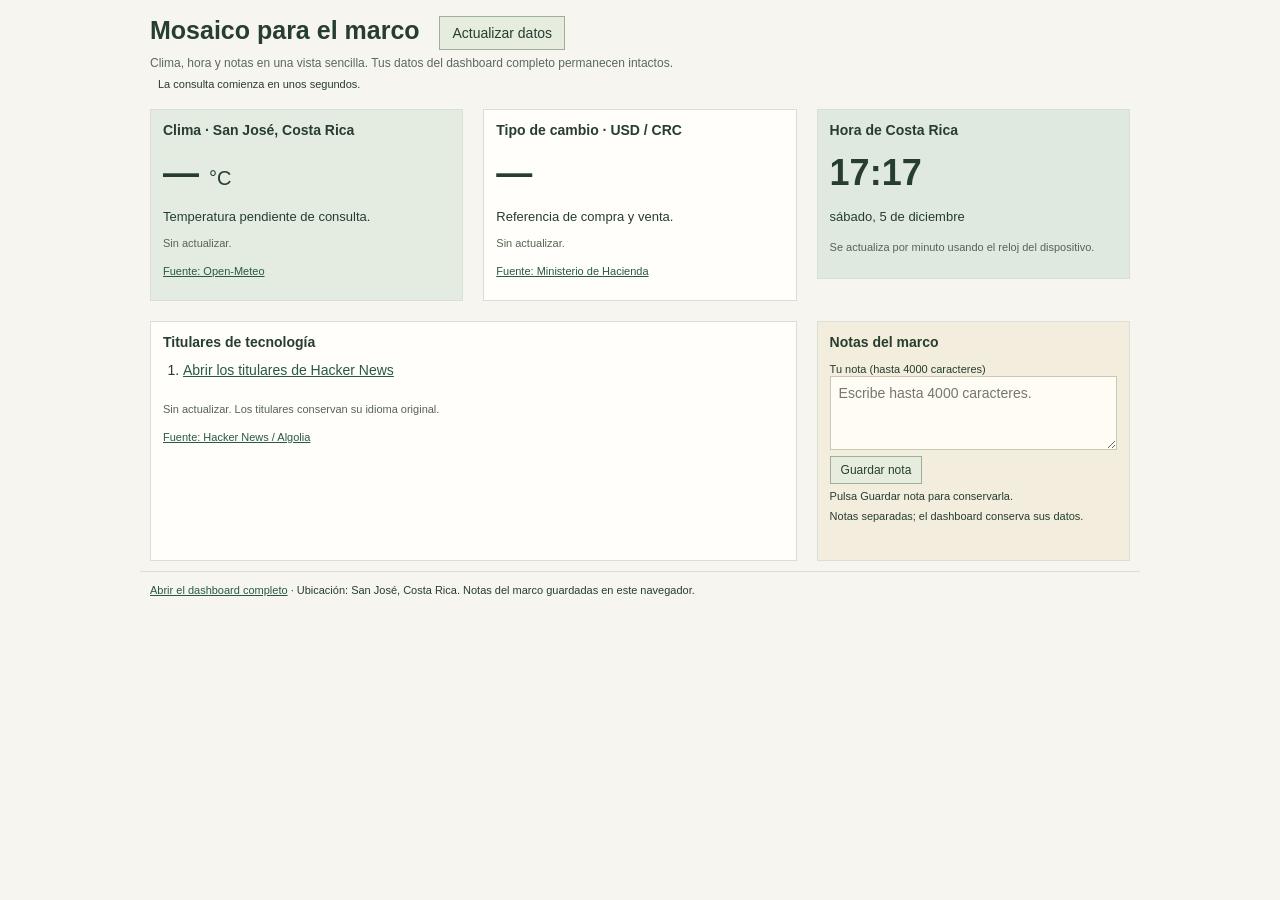
==== frame.html @ 6ea7bbeb "Add independent low-overhead frame view" ====
<!doctype html>
<html lang="es">
<head>
  <meta charset="utf-8">
  <meta name="viewport" content="width=device-width,initial-scale=1">
  <meta name="theme-color" content="#f6f5f0">
  <meta name="mosaico-frame-version" content="20261105-frame2">
  <title>Mosaico para el marco</title>
  <link rel="icon" href="data:,">
  <style>
    html{background:#f6f5f0;color:#263d30;font-family:Arial,Helvetica,sans-serif;font-size:14px}
    body{max-width:1024px;margin:0 auto;padding:12px;box-sizing:border-box}
    h1{display:inline-block;font-size:25px;margin:0 16px 6px 0}h2{font-size:14px;margin:0 0 10px}
    p{line-height:1.5;margin:8px 0}a{color:#285a40;text-decoration:underline}
    button,textarea{font:inherit;color:inherit}button{padding:8px 12px;background:#e6eddf;border:1px solid #9eaf99}
    button:disabled{color:#63735f;background:#eff0e9}button:focus,textarea:focus,a:focus{outline:2px solid #4b7052}
    header{padding:4px 10px 8px}header p{font-size:12px;color:#5b695d;margin:3px 0}header button{vertical-align:top}
    .cards:after{content:"";display:table;clear:both}
    .card{float:left;box-sizing:border-box;width:31.33%;margin:1%;padding:12px;min-height:170px;border:1px solid #d9dfd2;background:#fffefa}
    .wide{width:64.66%;min-height:240px}.notes{min-height:240px;background:#f3eddd}
    .weather{background:#e4ece2}.clock{background:#e0e9e0}
    .value{font-size:36px;font-weight:bold;line-height:1.25;margin:12px 0}.value small{font-size:20px;font-weight:normal}
    .detail{font-size:13px}.source,.status{font-size:11px;color:#566452;line-height:1.5}
    .status{min-height:16px}.source{margin-top:12px}ol{padding-left:20px;margin:0}li{padding:0 0 13px;line-height:1.45}
    textarea{display:block;box-sizing:border-box;width:100%;height:74px;padding:8px;border:1px solid #c9c6b6;background:#fffcf3;resize:vertical}
    .notes button{margin-top:6px;padding:6px 10px;font-size:12px}.notes p{font-size:11px;margin:4px 0}.notes label{font-size:11px}
    footer{clear:both;padding:10px;font-size:11px;line-height:1.6;border-top:1px solid #d9dfd2}
    #frame-network-status{display:inline;font-size:11px;margin-left:8px}
    @media(max-width:650px){body{padding:8px}.card,.wide{width:98%;min-height:0}.value{font-size:32px}header{padding:8px}}
  </style>
</head>
<body>
  <header>
    <h1>Mosaico para el marco</h1>
    <button id="frame-refresh" type="button" disabled>Actualizar datos</button>
    <p>Clima, hora y notas en una vista sencilla. Tus datos del dashboard completo permanecen intactos.</p>
    <span id="frame-network-status" role="status">Los datos se consultan al conectar.</span>
    <noscript><p>Esta vista puede leerse sin JavaScript. Abre las fuentes para consultar datos actuales; las notas escritas aquí no se guardan.</p></noscript>
  </header>
  <main class="cards" aria-label="Tus widgets">
    <section class="card weather" aria-labelledby="frame-weather-heading">
      <h2 id="frame-weather-heading">Clima · San José, Costa Rica</h2>
      <p class="value" id="frame-weather-value">— <small>°C</small></p>
      <p class="detail" id="frame-weather-detail">Temperatura pendiente de consulta.</p>
      <p class="status" id="frame-weather-status" role="status">Sin actualizar.</p>
      <p class="source"><a href="https://open-meteo.com/" rel="noreferrer">Fuente: Open-Meteo</a></p>
    </section>
    <section class="card" aria-labelledby="frame-exchange-heading">
      <h2 id="frame-exchange-heading">Tipo de cambio · USD / CRC</h2>
      <p class="value" id="frame-exchange-value">—</p>
      <p class="detail" id="frame-exchange-detail">Referencia de compra y venta.</p>
      <p class="status" id="frame-exchange-status" role="status">Sin actualizar.</p>
      <p class="source"><a href="https://api.hacienda.go.cr/indicadores/tc/dolar" rel="noreferrer">Fuente: Ministerio de Hacienda</a></p>
    </section>
    <section class="card clock" aria-labelledby="frame-clock-heading">
      <h2 id="frame-clock-heading">Hora de Costa Rica</h2>
      <p class="value" id="frame-clock-value">UTC −6</p>
      <p class="detail" id="frame-clock-date">La hora aparece al activar JavaScript.</p>
      <p class="source">Se actualiza por minuto usando el reloj del dispositivo.</p>
    </section>
    <section class="card wide" aria-labelledby="frame-news-heading">
      <h2 id="frame-news-heading">Titulares de tecnología</h2>
      <ol id="frame-news-list"><li><a href="https://news.ycombinator.com/" rel="noreferrer">Abrir los titulares de Hacker News</a></li></ol>
      <p class="status" id="frame-news-status" role="status">Sin actualizar. Los titulares conservan su idioma original.</p>
      <p class="source"><a href="https://hn.algolia.com/" rel="noreferrer">Fuente: Hacker News / Algolia</a></p>
    </section>
    <section class="card notes" aria-labelledby="frame-notes-heading">
      <h2 id="frame-notes-heading">Notas del marco</h2>
      <label for="frame-note">Tu nota (hasta 4000 caracteres)</label>
      <textarea id="frame-note" maxlength="4000" placeholder="Escribe hasta 4000 caracteres."></textarea>
      <button id="frame-save-note" type="button" disabled>Guardar nota</button>
      <p id="frame-note-status" role="status">Guardar requiere JavaScript.</p>
      <p>Notas separadas; el dashboard conserva sus datos.</p>
    </section>
  </main>
  <footer>
    <a href="./">Abrir el dashboard completo</a> · Ubicación: San José, Costa Rica. Notas del marco guardadas en este navegador.
  </footer>
  <script>
  (function () {
    'use strict';
    var NOTE_KEY = 'mosaico:frame:note:v1';
    var MAX_NOTE = 4000, MAX_RESPONSE = 32768;
    var refresh = document.getElementById('frame-refresh');
    var networkStatus = document.getElementById('frame-network-status');
    var note = document.getElementById('frame-note');
    var noteStatus = document.getElementById('frame-note-status');
    var saveNote = document.getElementById('frame-save-note');
    var noteWritable = true, running = false, jobs = [], nextJob = 0;
    var paused = false, autoPending = false, autoTimer = 0;
    var offlineStart = /(?:\?|&)offline=1(?:&|$)/.test(location.search);
    var days = ['domingo','lunes','martes','miércoles','jueves','viernes','sábado'];
    var months = ['enero','febrero','marzo','abril','mayo','junio','julio','agosto','septiembre','octubre','noviembre','diciembre'];
    function setText(id, value) { document.getElementById(id).textContent = value; }
    function finite(value) { return typeof value === 'number' && isFinite(value); }
    function pad(value) { return value < 10 ? '0' + value : String(value); }
    function clock() {
      if (document.hidden) return;
      var date = new Date(new Date().getTime() - 21600000);
      setText('frame-clock-value', pad(date.getUTCHours()) + ':' + pad(date.getUTCMinutes()));
      setText('frame-clock-date', days[date.getUTCDay()] + ', ' + date.getUTCDate() + ' de ' + months[date.getUTCMonth()]);
    }
    try {
      var storedNote = localStorage.getItem(NOTE_KEY);
      if (storedNote !== null && storedNote.length > MAX_NOTE) {
        noteWritable = false; note.disabled = true;
        noteStatus.textContent = 'La nota guardada supera el límite y se conserva sin cambios.';
      } else {
        note.value = storedNote || '';
        noteStatus.textContent = storedNote === null ? 'Pulsa Guardar nota para conservarla.' : 'Nota recuperada de este navegador.';
      }
    } catch (error) {
      noteWritable = false;
      noteStatus.textContent = 'No se puede acceder a tus notas. Puedes escribir, pero no guardar.';
    }
    saveNote.disabled = !noteWritable;
    note.oninput = function () {
      noteStatus.textContent = noteWritable ? 'Cambios sin guardar. Pulsa Guardar nota.' : 'Esta nota no se puede guardar; conserva una copia.';
    };
    saveNote.onclick = function () {
      if (!noteWritable) return;
      if (note.value.length > MAX_NOTE) { noteStatus.textContent = 'La nota admite hasta 4000 caracteres.'; return; }
      try { localStorage.setItem(NOTE_KEY, note.value); noteStatus.textContent = 'Nota guardada en este navegador.'; }
      catch (error) { noteStatus.textContent = 'No se pudo guardar. El texto sigue aquí; conserva una copia.'; }
    };
    function description(code) {
      if (code === 0) return 'Despejado';
      if (code === 1 || code === 2) return 'Parcialmente nublado';
      if (code === 3) return 'Nublado';
      if (code === 45 || code === 48) return 'Neblina';
      if (code >= 51 && code <= 57) return 'Llovizna';
      if (code >= 61 && code <= 67 || code >= 80 && code <= 82) return 'Lluvia';
      if (code >= 71 && code <= 77 || code === 85 || code === 86) return 'Nieve';
      if (code >= 95 && code <= 99) return 'Tormenta';
      return 'Condiciones variables';
    }
    function weather(body) {
      var current = body && body.current;
      if (!current || !finite(current.temperature_2m) || !finite(current.weather_code)) throw new Error('Datos de clima incompletos.');
      setText('frame-weather-value', Math.round(current.temperature_2m) + ' °C');
      setText('frame-weather-detail', description(current.weather_code));
    }
    function exchange(body) {
      var buy = body && body.compra, sell = body && body.venta;
      if (!buy || !sell || !finite(buy.valor) || !finite(sell.valor) || buy.valor <= 0 || sell.valor <= 0) throw new Error('Tipo de cambio incompleto.');
      var stamp = typeof sell.fecha === 'string' && /^\d{4}-\d{2}-\d{2}$/.test(sell.fecha) ? ' · ' + sell.fecha : '';
      setText('frame-exchange-value', '₡ ' + sell.valor.toFixed(2));
      setText('frame-exchange-detail', '1 USD · Venta ' + sell.valor.toFixed(2) + ' · Compra ' + buy.valor.toFixed(2) + stamp);
    }
    function news(body) {
      if (!body || Object.prototype.toString.call(body.hits) !== '[object Array]') throw new Error('Titulares incompletos.');
      var fragment = document.createDocumentFragment(), count = 0, i, item, link, row, href;
      for (i = 0; i < body.hits.length && i < 3; i++) {
        item = body.hits[i];
        if (!item || typeof item.title !== 'string' || !item.title) continue;
        href = typeof item.url === 'string' && /^https?:\/\/[^\s]+$/i.test(item.url) && item.url.length <= 2048 ? item.url : '';
        if (!href && (typeof item.objectID === 'string' || typeof item.objectID === 'number')) href = 'https://news.ycombinator.com/item?id=' + encodeURIComponent(String(item.objectID).slice(0,40));
        if (!href) continue;
        row = document.createElement('li'); link = document.createElement('a');
        link.href = href; link.rel = 'noreferrer'; link.textContent = item.title.slice(0,180);
        row.appendChild(link); fragment.appendChild(row); count++;
      }
      if (!count) throw new Error('No hay titulares disponibles.');
      var list = document.getElementById('frame-news-list');
      while (list.firstChild) list.removeChild(list.firstChild);
      list.appendChild(fragment);
    }
    function request(job, done) {
      var xhr, timer = 0, ended = false;
      function finish(message) {
        if (ended) return;
        ended = true; clearTimeout(timer);
        if (xhr) xhr.onload = xhr.onerror = xhr.ontimeout = xhr.onabort = xhr.onprogress = null;
        setText(job.status, message); done();
      }
      function stop(message) {
        if (ended) return;
        if (xhr) xhr.onabort = null;
        try { if (xhr) xhr.abort(); } catch (error) {}
        finish(message);
      }
      try {
        xhr = new XMLHttpRequest();
        xhr.open('GET', job.url, true);
        xhr.timeout = 6500;
        xhr.onload = function () {
          if (ended) return;
          try {
            if (xhr.status < 200 || xhr.status >= 300) throw new Error('Fuente no disponible.');
            if (xhr.responseText.length > MAX_RESPONSE) throw new Error('Respuesta demasiado grande.');
            job.apply(JSON.parse(xhr.responseText));
            finish('Actualizado a las ' + document.getElementById('frame-clock-value').textContent + '.');
          } catch (error) { finish('No se pudo actualizar. Pulsa Actualizar datos para reintentar.'); }
        };
        xhr.onprogress = function (event) {
          if (event.loaded > MAX_RESPONSE || event.lengthComputable && event.total > MAX_RESPONSE) stop('Respuesta demasiado grande; consulta detenida.');
        };
        xhr.onerror = function () { finish('Sin conexión con esta fuente. Puedes reintentar.'); };
        xhr.ontimeout = function () { stop('La fuente tardó demasiado. Puedes reintentar.'); };
        xhr.onabort = function () { finish('Consulta interrumpida. Puedes reintentar.'); };
        timer = setTimeout(function () { stop('La fuente tardó demasiado. Puedes reintentar.'); }, 7000);
        xhr.send(null);
      } catch (error) { finish('No se pudo consultar esta fuente. Puedes reintentar.'); }
    }
    function runNext() {
      if (nextJob >= jobs.length) {
        running = false; refresh.disabled = false; networkStatus.textContent = 'Consultas terminadas.'; return;
      }
      if (document.hidden) { paused = true; return; }
      paused = false;
      var job = jobs[nextJob++];
      setText(job.status, 'Consultando esta fuente…');
      request(job, function () { setTimeout(runNext, 250); });
    }
    function update() {
      if (running) return;
      clearTimeout(autoTimer); autoPending = false;
      running = true; nextJob = 0; refresh.disabled = true;
      networkStatus.textContent = 'Consultando una fuente a la vez…';
      jobs = [
        {url:'https://api.open-meteo.com/v1/forecast?latitude=9.93&longitude=-84.08&current=temperature_2m,weather_code&timezone=America%2FCosta_Rica&forecast_days=1',status:'frame-weather-status',apply:weather},
        {url:'https://api.hacienda.go.cr/indicadores/tc/dolar',status:'frame-exchange-status',apply:exchange},
        {url:'https://hn.algolia.com/api/v1/search?tags=front_page&hitsPerPage=3',status:'frame-news-status',apply:news}
      ];
      runNext();
    }
    clock(); setInterval(clock, 60000);
    refresh.disabled = false; refresh.onclick = update;
    document.addEventListener('visibilitychange', function () {
      if (document.hidden) return;
      clock();
      if (autoPending) update();
      else if (paused) runNext();
    });
    if (offlineStart) networkStatus.textContent = 'Consulta automática desactivada. Puedes actualizar manualmente.';
    else {
      networkStatus.textContent = 'La consulta comienza en unos segundos.';
      autoTimer = setTimeout(function () { if (document.hidden) autoPending = true; else update(); }, 4000);
    }
    document.documentElement.setAttribute('data-frame-ready','20261105-frame2');
  }());
  </script>
</body>
</html>
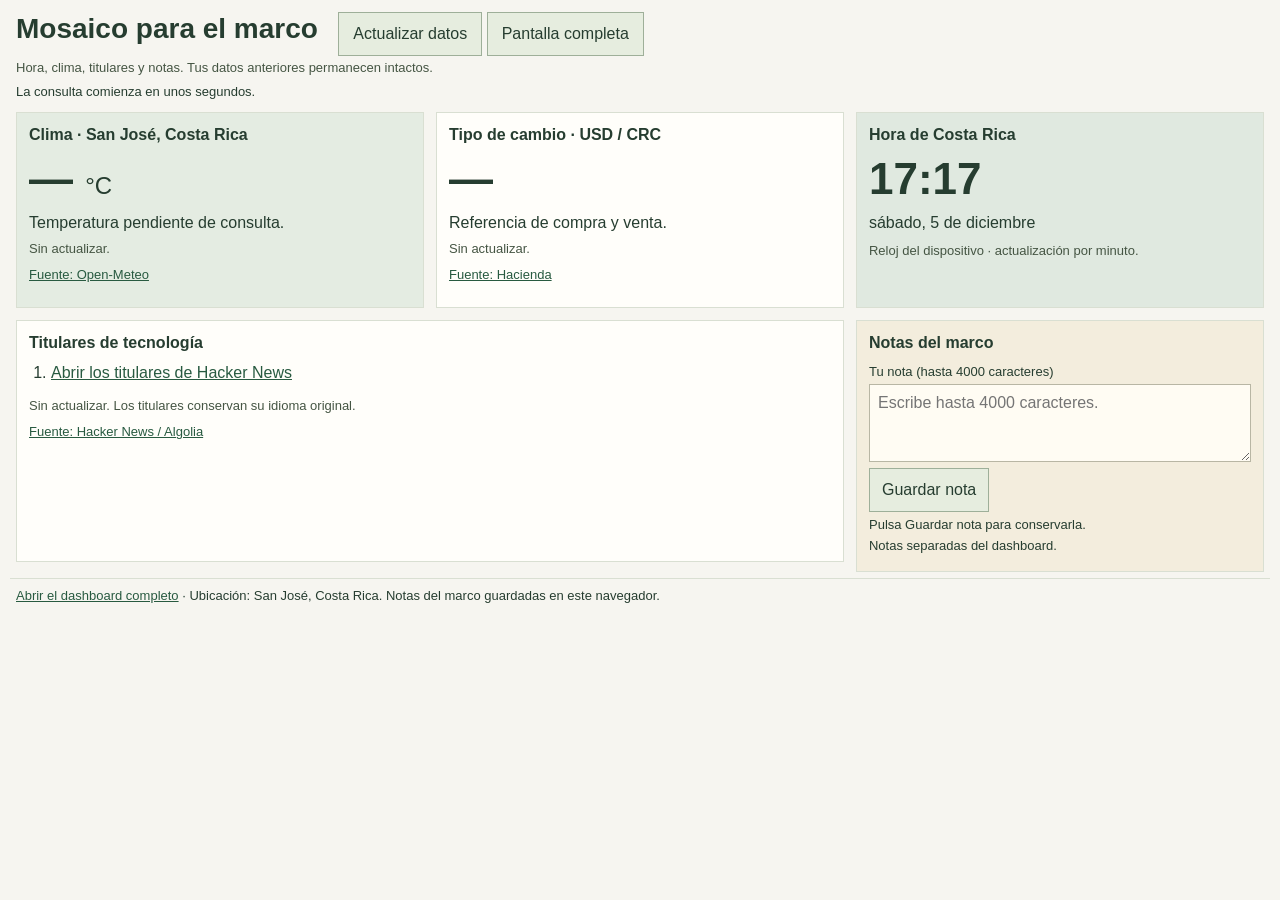
==== commit 0fb5a640: "Route unsupported engines to readable frame view" ====
--- a/frame.html
+++ b/frame.html
@@ -8,33 +8,35 @@
   <title>Mosaico para el marco</title>
   <link rel="icon" href="data:,">
   <style>
-    html{background:#f6f5f0;color:#263d30;font-family:Arial,Helvetica,sans-serif;font-size:14px}
-    body{max-width:1024px;margin:0 auto;padding:12px;box-sizing:border-box}
-    h1{display:inline-block;font-size:25px;margin:0 16px 6px 0}h2{font-size:14px;margin:0 0 10px}
-    p{line-height:1.5;margin:8px 0}a{color:#285a40;text-decoration:underline}
-    button,textarea{font:inherit;color:inherit}button{padding:8px 12px;background:#e6eddf;border:1px solid #9eaf99}
+    html{background:#f6f5f0;color:#263d30;font-family:Arial,Helvetica,sans-serif;font-size:16px;-webkit-text-size-adjust:100%;text-size-adjust:100%}
+    body{width:100%;margin:0 auto;padding:10px;box-sizing:border-box}
+    h1{display:inline-block;font-size:28px;line-height:1.2;margin:0 16px 5px 0}h2{font-size:16px;line-height:1.3;margin:0 0 8px}
+    p{line-height:1.35;margin:6px 0}a{color:#285a40;text-decoration:underline;overflow-wrap:break-word}
+    button,textarea{font:inherit;color:inherit}button{min-height:44px;padding:9px 14px;background:#e6eddf;border:1px solid #9eaf99;box-sizing:border-box}
     button:disabled{color:#63735f;background:#eff0e9}button:focus,textarea:focus,a:focus{outline:2px solid #4b7052}
-    header{padding:4px 10px 8px}header p{font-size:12px;color:#5b695d;margin:3px 0}header button{vertical-align:top}
+    header{padding:2px 6px 6px}header p{font-size:13px;color:#455543;margin:3px 0}header button{vertical-align:top}
     .cards:after{content:"";display:table;clear:both}
-    .card{float:left;box-sizing:border-box;width:31.33%;margin:1%;padding:12px;min-height:170px;border:1px solid #d9dfd2;background:#fffefa}
-    .wide{width:64.66%;min-height:240px}.notes{min-height:240px;background:#f3eddd}
+    .card{float:left;box-sizing:border-box;width:calc(33.333% - 12px);margin:6px;padding:12px;min-height:196px;border:1px solid #d9dfd2;background:#fffefa;overflow-wrap:break-word}
+    .wide{width:calc(66.666% - 12px);min-height:242px}.notes{min-height:242px;background:#f3eddd}
     .weather{background:#e4ece2}.clock{background:#e0e9e0}
-    .value{font-size:36px;font-weight:bold;line-height:1.25;margin:12px 0}.value small{font-size:20px;font-weight:normal}
-    .detail{font-size:13px}.source,.status{font-size:11px;color:#566452;line-height:1.5}
-    .status{min-height:16px}.source{margin-top:12px}ol{padding-left:20px;margin:0}li{padding:0 0 13px;line-height:1.45}
-    textarea{display:block;box-sizing:border-box;width:100%;height:74px;padding:8px;border:1px solid #c9c6b6;background:#fffcf3;resize:vertical}
-    .notes button{margin-top:6px;padding:6px 10px;font-size:12px}.notes p{font-size:11px;margin:4px 0}.notes label{font-size:11px}
-    footer{clear:both;padding:10px;font-size:11px;line-height:1.6;border-top:1px solid #d9dfd2}
-    #frame-network-status{display:inline;font-size:11px;margin-left:8px}
-    @media(max-width:650px){body{padding:8px}.card,.wide{width:98%;min-height:0}.value{font-size:32px}header{padding:8px}}
+    .value{font-size:44px;font-weight:bold;line-height:1.15;margin:8px 0}.value small{font-size:24px;font-weight:normal}
+    .detail{font-size:16px}.source,.status{font-size:13px;color:#455543;line-height:1.35}
+    .status{min-height:18px}.source{margin-top:8px}ol{padding-left:22px;margin:0}li{padding:0 0 8px;line-height:1.35}
+    textarea{display:block;box-sizing:border-box;width:100%;height:78px;margin-top:3px;padding:8px;border:1px solid #b8b6a4;background:#fffcf3;resize:vertical;line-height:1.3}
+    .notes button{margin-top:6px;padding:8px 12px}.notes p{font-size:13px;margin:4px 0}.notes label{font-size:13px;line-height:1.3}
+    footer{clear:both;padding:8px 6px;font-size:13px;line-height:1.35;border-top:1px solid #d9dfd2}
+    #frame-network-status,#frame-fullscreen-status{display:inline-block;font-size:13px;line-height:1.35;margin:3px 12px 0 0}#frame-fullscreen-status:empty{display:none}
+    @media(max-width:700px){body{padding:8px}.card,.wide{width:calc(100% - 12px);min-height:0}.value{font-size:40px}header{padding:4px 6px 6px}h1{font-size:25px;margin-bottom:8px}header button{margin-bottom:5px}footer{font-size:13px}}
   </style>
 </head>
 <body>
   <header>
     <h1>Mosaico para el marco</h1>
     <button id="frame-refresh" type="button" disabled>Actualizar datos</button>
-    <p>Clima, hora y notas en una vista sencilla. Tus datos del dashboard completo permanecen intactos.</p>
+    <button id="frame-fullscreen" type="button" aria-pressed="false" disabled>Pantalla completa</button>
+    <p>Hora, clima, titulares y notas. Tus datos anteriores permanecen intactos.</p>
     <span id="frame-network-status" role="status">Los datos se consultan al conectar.</span>
+    <span id="frame-fullscreen-status" role="status"></span>
     <noscript><p>Esta vista puede leerse sin JavaScript. Abre las fuentes para consultar datos actuales; las notas escritas aquí no se guardan.</p></noscript>
   </header>
   <main class="cards" aria-label="Tus widgets">
@@ -50,13 +52,13 @@
       <p class="value" id="frame-exchange-value">—</p>
       <p class="detail" id="frame-exchange-detail">Referencia de compra y venta.</p>
       <p class="status" id="frame-exchange-status" role="status">Sin actualizar.</p>
-      <p class="source"><a href="https://api.hacienda.go.cr/indicadores/tc/dolar" rel="noreferrer">Fuente: Ministerio de Hacienda</a></p>
+      <p class="source"><a href="https://api.hacienda.go.cr/indicadores/tc/dolar" rel="noreferrer">Fuente: Hacienda</a></p>
     </section>
     <section class="card clock" aria-labelledby="frame-clock-heading">
       <h2 id="frame-clock-heading">Hora de Costa Rica</h2>
       <p class="value" id="frame-clock-value">UTC −6</p>
       <p class="detail" id="frame-clock-date">La hora aparece al activar JavaScript.</p>
-      <p class="source">Se actualiza por minuto usando el reloj del dispositivo.</p>
+      <p class="source">Reloj del dispositivo · actualización por minuto.</p>
     </section>
     <section class="card wide" aria-labelledby="frame-news-heading">
       <h2 id="frame-news-heading">Titulares de tecnología</h2>
@@ -70,11 +72,11 @@
       <textarea id="frame-note" maxlength="4000" placeholder="Escribe hasta 4000 caracteres."></textarea>
       <button id="frame-save-note" type="button" disabled>Guardar nota</button>
       <p id="frame-note-status" role="status">Guardar requiere JavaScript.</p>
-      <p>Notas separadas; el dashboard conserva sus datos.</p>
+      <p>Notas separadas del dashboard.</p>
     </section>
   </main>
   <footer>
-    <a href="./">Abrir el dashboard completo</a> · Ubicación: San José, Costa Rica. Notas del marco guardadas en este navegador.
+    <a href="./?dashboard=1">Abrir el dashboard completo</a> · Ubicación: San José, Costa Rica. Notas del marco guardadas en este navegador.
   </footer>
   <script>
   (function () {
@@ -239,6 +241,53 @@
     }
     document.documentElement.setAttribute('data-frame-ready','20261105-frame2');
   }());
+  (function () {
+    'use strict';
+    var button = document.getElementById('frame-fullscreen');
+    var status = document.getElementById('frame-fullscreen-status');
+    var pending = null, timer = 0, wasActive = false;
+    function active() {
+      return Boolean(document.fullscreenElement || document.webkitFullscreenElement || document.webkitCurrentFullScreenElement || document.webkitIsFullScreen);
+    }
+    function sync(announce) {
+      var isActive = active();
+      button.textContent = isActive ? 'Salir de pantalla completa' : 'Pantalla completa';
+      button.setAttribute('aria-pressed', isActive ? 'true' : 'false');
+      if (pending !== null && pending === isActive) { clearTimeout(timer); pending = null; button.disabled = false; }
+      if (announce && isActive) status.textContent = 'Pantalla completa activada.';
+      else if (announce && wasActive) status.textContent = 'Pantalla completa desactivada.';
+      wasActive = isActive;
+    }
+    function unavailable() {
+      clearTimeout(timer); pending = null; button.disabled = false;
+      sync(false);
+      status.textContent = 'Usa la opción de pantalla completa del navegador.';
+    }
+    button.onclick = function () {
+      var isActive = active();
+      var target = isActive ? document : document.documentElement;
+      var action = isActive
+        ? document.exitFullscreen || document.webkitExitFullscreen || document.webkitCancelFullScreen
+        : target.requestFullscreen || target.webkitRequestFullscreen || target.webkitRequestFullScreen;
+      if (typeof action !== 'function') { unavailable(); return; }
+      pending = !isActive; button.disabled = true; status.textContent = '';
+      timer = setTimeout(function () { if (pending !== null) unavailable(); }, 1500);
+      try {
+        var result = action.call(target);
+        if (result && typeof result.then === 'function') {
+          result.then(function () {
+            if (pending !== null && active() !== pending) unavailable();
+            else sync(true);
+          }, unavailable);
+        }
+      } catch (error) { unavailable(); }
+    };
+    document.addEventListener('fullscreenchange', function () { sync(true); });
+    document.addEventListener('webkitfullscreenchange', function () { sync(true); });
+    document.addEventListener('fullscreenerror', function () { if (pending !== null) unavailable(); });
+    document.addEventListener('webkitfullscreenerror', function () { if (pending !== null) unavailable(); });
+    button.disabled = false; sync(false);
+  }());
   </script>
 </body>
 </html>
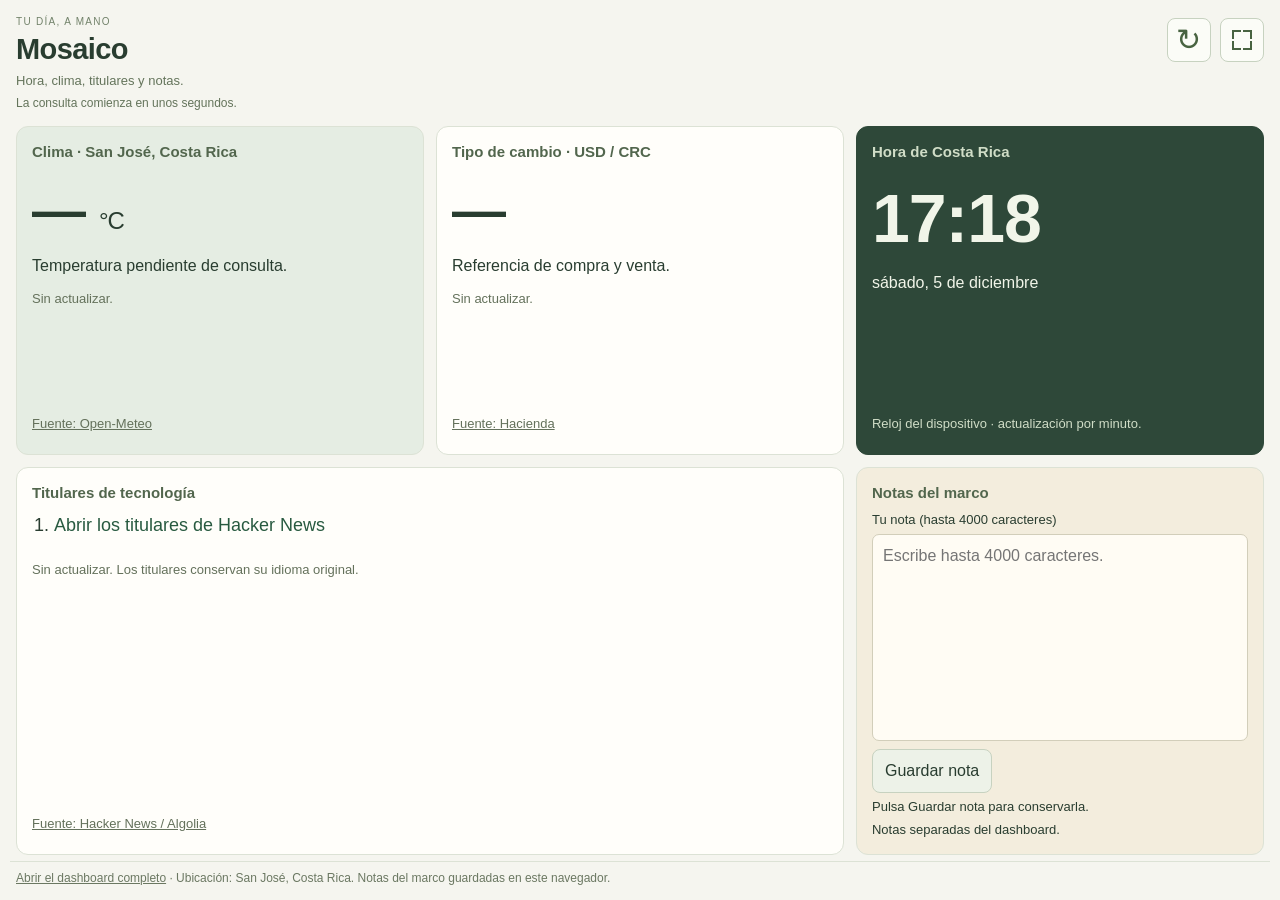
==== commit fce8a611: "Polish frame view and fill available fullscreen height" ====
--- a/frame.html
+++ b/frame.html
@@ -4,42 +4,55 @@
   <meta charset="utf-8">
   <meta name="viewport" content="width=device-width,initial-scale=1">
   <meta name="theme-color" content="#f6f5f0">
-  <meta name="mosaico-frame-version" content="20261105-frame2">
+  <meta name="mosaico-frame-version" content="20261105-fill4">
   <title>Mosaico para el marco</title>
   <link rel="icon" href="data:,">
   <style>
-    html{background:#f6f5f0;color:#263d30;font-family:Arial,Helvetica,sans-serif;font-size:16px;-webkit-text-size-adjust:100%;text-size-adjust:100%}
-    body{width:100%;margin:0 auto;padding:10px;box-sizing:border-box}
-    h1{display:inline-block;font-size:28px;line-height:1.2;margin:0 16px 5px 0}h2{font-size:16px;line-height:1.3;margin:0 0 8px}
-    p{line-height:1.35;margin:6px 0}a{color:#285a40;text-decoration:underline;overflow-wrap:break-word}
-    button,textarea{font:inherit;color:inherit}button{min-height:44px;padding:9px 14px;background:#e6eddf;border:1px solid #9eaf99;box-sizing:border-box}
-    button:disabled{color:#63735f;background:#eff0e9}button:focus,textarea:focus,a:focus{outline:2px solid #4b7052}
-    header{padding:2px 6px 6px}header p{font-size:13px;color:#455543;margin:3px 0}header button{vertical-align:top}
-    .cards:after{content:"";display:table;clear:both}
-    .card{float:left;box-sizing:border-box;width:calc(33.333% - 12px);margin:6px;padding:12px;min-height:196px;border:1px solid #d9dfd2;background:#fffefa;overflow-wrap:break-word}
-    .wide{width:calc(66.666% - 12px);min-height:242px}.notes{min-height:242px;background:#f3eddd}
-    .weather{background:#e4ece2}.clock{background:#e0e9e0}
-    .value{font-size:44px;font-weight:bold;line-height:1.15;margin:8px 0}.value small{font-size:24px;font-weight:normal}
-    .detail{font-size:16px}.source,.status{font-size:13px;color:#455543;line-height:1.35}
-    .status{min-height:18px}.source{margin-top:8px}ol{padding-left:22px;margin:0}li{padding:0 0 8px;line-height:1.35}
-    textarea{display:block;box-sizing:border-box;width:100%;height:78px;margin-top:3px;padding:8px;border:1px solid #b8b6a4;background:#fffcf3;resize:vertical;line-height:1.3}
-    .notes button{margin-top:6px;padding:8px 12px}.notes p{font-size:13px;margin:4px 0}.notes label{font-size:13px;line-height:1.3}
-    footer{clear:both;padding:8px 6px;font-size:13px;line-height:1.35;border-top:1px solid #d9dfd2}
-    #frame-network-status,#frame-fullscreen-status{display:inline-block;font-size:13px;line-height:1.35;margin:3px 12px 0 0}#frame-fullscreen-status:empty{display:none}
-    @media(max-width:700px){body{padding:8px}.card,.wide{width:calc(100% - 12px);min-height:0}.value{font-size:40px}header{padding:4px 6px 6px}h1{font-size:25px;margin-bottom:8px}header button{margin-bottom:5px}footer{font-size:13px}}
+    html{background:#f5f5ef;color:#293d30;font-family:Arial,Helvetica,sans-serif;font-size:16px;-webkit-text-size-adjust:100%;text-size-adjust:100%}
+    body{width:100%;min-height:100vh;margin:0;padding:10px;box-sizing:border-box}
+    h1{font-size:29px;line-height:1.1;letter-spacing:-.6px;margin:0}h2{font-size:15px;line-height:1.3;margin:0 0 10px;color:#52664d}
+    p{line-height:1.4;margin:6px 0}a{color:#285a40;overflow-wrap:break-word}button,textarea{font:inherit;color:inherit}
+    button{min-height:44px;padding:9px 14px;background:#edf2e8;border:1px solid #c7d2c0;border-radius:8px;box-sizing:border-box}
+    button:disabled{color:#889480;background:#f0f2eb}button:focus,textarea:focus,a:focus{outline:2px solid #4b7052;outline-offset:2px}
+    header{padding:5px 6px 8px}.heading-line{display:flex;align-items:center;justify-content:space-between}.eyebrow{font-size:10px;letter-spacing:1.3px;color:#73836b;margin:0 0 5px}.header-actions{white-space:nowrap;margin-left:12px}
+    .frame-action{width:44px;height:44px;min-height:44px;padding:0;margin-left:5px;background:#fbfcf7;color:#486341;vertical-align:middle}
+    .refresh-symbol{font:30px/1 Arial,Helvetica,sans-serif;display:inline-block;vertical-align:middle}
+    .fullscreen-symbol{display:inline-block;position:relative;width:20px;height:20px;vertical-align:middle}
+    .fullscreen-symbol i{position:absolute;width:7px;height:7px;border-color:currentColor;border-style:solid;border-width:0}
+    .fullscreen-symbol .corner-tl{left:0;top:0;border-top-width:2px;border-left-width:2px}.fullscreen-symbol .corner-tr{right:0;top:0;border-top-width:2px;border-right-width:2px}
+    .fullscreen-symbol .corner-bl{left:0;bottom:0;border-bottom-width:2px;border-left-width:2px}.fullscreen-symbol .corner-br{right:0;bottom:0;border-bottom-width:2px;border-right-width:2px}
+    [aria-pressed="true"] .corner-tl{left:2px;top:2px;border-width:0 2px 2px 0}[aria-pressed="true"] .corner-tr{right:2px;top:2px;border-width:0 0 2px 2px}
+    [aria-pressed="true"] .corner-bl{left:2px;bottom:2px;border-width:2px 2px 0 0}[aria-pressed="true"] .corner-br{right:2px;bottom:2px;border-width:2px 0 0 2px}
+    header>.intro{font-size:13px;color:#64745b;margin:6px 0 2px}
+    .cards:after,.card-row:after{content:"";display:table;clear:both}
+    .card{float:left;display:flex;flex-direction:column;box-sizing:border-box;width:calc(33.333% - 12px);margin:6px;padding:15px;min-height:196px;border:1px solid #dce2d5;border-radius:12px;background:#fffefa;overflow-wrap:break-word}
+    .wide{width:calc(66.666% - 12px);min-height:248px}.notes{min-height:248px;background:#f3eddd}
+    .weather{background:#e5ede3}.clock{background:#2e4839;color:#f1f5e9;border-color:#2e4839}.clock h2,.clock .source{color:#d0ddc7}
+    .value{font-size:44px;font-weight:bold;letter-spacing:-1px;line-height:1.15;margin:8px 0}.value small{font-size:24px;font-weight:normal}#frame-clock-value{font-size:56px}
+    .detail{font-size:16px}.source,.status{font-size:13px;color:#64715b;line-height:1.4}.status{min-height:18px}.source{margin-top:auto;padding-top:9px}.source a{color:inherit}
+    ol{padding-left:22px;margin:0}li{padding:0 0 11px;line-height:1.45}li a{text-decoration:none}li a:hover{text-decoration:underline}
+    textarea{display:block;flex:1 1 auto;box-sizing:border-box;width:100%;height:78px;min-height:78px;margin-top:5px;padding:10px;border:1px solid #d2ceba;border-radius:7px;background:#fffcf4;resize:none;line-height:1.4}
+    .notes button{align-self:flex-start;margin-top:8px;padding:8px 12px}.notes p{font-size:13px;margin:5px 0 0}.notes label{font-size:13px;line-height:1.3}
+    footer{clear:both;padding:8px 6px 3px;font-size:12px;line-height:1.4;color:#6b7862;border-top:1px solid #dce2d5}footer a{color:inherit}
+    #frame-network-status,#frame-fullscreen-status{display:inline-block;font-size:12px;line-height:1.4;margin:3px 12px 0 0;color:#64745b}#frame-fullscreen-status:empty{display:none}
+    body[data-roomy="true"] .value{font-size:54px}body[data-roomy="true"] #frame-clock-value{font-size:68px}body[data-roomy="true"] li{font-size:18px;line-height:1.5;padding-bottom:16px}
+    @media(min-width:701px) and (max-height:700px){header .intro,header .eyebrow{display:none}header{padding-top:2px;padding-bottom:5px}.card{padding:13px}.card h2{margin-bottom:7px}.card p{margin:4px 0}.card .value{margin:5px 0}.card .source{margin-top:auto;margin-bottom:0;padding-top:5px}.notes p{margin:4px 0 0}.notes textarea{height:74px;min-height:74px}.notes button{margin-top:6px}}
+    @media(max-width:700px){body{padding:8px}.card,.wide{width:calc(100% - 12px);min-height:0}.card{padding:15px}.value{font-size:40px}#frame-clock-value{font-size:50px}header{padding:4px 6px 8px}h1{font-size:27px}.notes textarea{height:130px;min-height:130px;resize:vertical}.header-actions{margin-left:6px}.frame-action{margin-left:3px}footer{font-size:12px}}
   </style>
 </head>
 <body>
   <header>
-    <h1>Mosaico para el marco</h1>
-    <button id="frame-refresh" type="button" disabled>Actualizar datos</button>
-    <button id="frame-fullscreen" type="button" aria-pressed="false" disabled>Pantalla completa</button>
-    <p>Hora, clima, titulares y notas. Tus datos anteriores permanecen intactos.</p>
+    <div class="heading-line"><div><p class="eyebrow">TU DÍA, A MANO</p><h1>Mosaico</h1></div><div class="header-actions">
+      <button class="frame-action" id="frame-refresh" type="button" aria-label="Actualizar datos" title="Actualizar datos" disabled><span class="refresh-symbol" aria-hidden="true">↻</span></button>
+      <button class="frame-action" id="frame-fullscreen" type="button" aria-label="Pantalla completa" title="Pantalla completa" aria-pressed="false" disabled><span class="fullscreen-symbol" aria-hidden="true"><i class="corner-tl"></i><i class="corner-tr"></i><i class="corner-bl"></i><i class="corner-br"></i></span></button>
+    </div></div>
+    <p class="intro">Hora, clima, titulares y notas.</p>
     <span id="frame-network-status" role="status">Los datos se consultan al conectar.</span>
     <span id="frame-fullscreen-status" role="status"></span>
     <noscript><p>Esta vista puede leerse sin JavaScript. Abre las fuentes para consultar datos actuales; las notas escritas aquí no se guardan.</p></noscript>
   </header>
   <main class="cards" aria-label="Tus widgets">
+    <div class="card-row" id="frame-primary">
     <section class="card weather" aria-labelledby="frame-weather-heading">
       <h2 id="frame-weather-heading">Clima · San José, Costa Rica</h2>
       <p class="value" id="frame-weather-value">— <small>°C</small></p>
@@ -60,6 +73,8 @@
       <p class="detail" id="frame-clock-date">La hora aparece al activar JavaScript.</p>
       <p class="source">Reloj del dispositivo · actualización por minuto.</p>
     </section>
+    </div>
+    <div class="card-row" id="frame-secondary">
     <section class="card wide" aria-labelledby="frame-news-heading">
       <h2 id="frame-news-heading">Titulares de tecnología</h2>
       <ol id="frame-news-list"><li><a href="https://news.ycombinator.com/" rel="noreferrer">Abrir los titulares de Hacker News</a></li></ol>
@@ -74,6 +89,7 @@
       <p id="frame-note-status" role="status">Guardar requiere JavaScript.</p>
       <p>Notas separadas del dashboard.</p>
     </section>
+    </div>
   </main>
   <footer>
     <a href="./?dashboard=1">Abrir el dashboard completo</a> · Ubicación: San José, Costa Rica. Notas del marco guardadas en este navegador.
@@ -93,7 +109,7 @@
     var offlineStart = /(?:\?|&)offline=1(?:&|$)/.test(location.search);
     var days = ['domingo','lunes','martes','miércoles','jueves','viernes','sábado'];
     var months = ['enero','febrero','marzo','abril','mayo','junio','julio','agosto','septiembre','octubre','noviembre','diciembre'];
-    function setText(id, value) { document.getElementById(id).textContent = value; }
+    function setText(id, value) { document.getElementById(id).textContent = value; if (typeof window.MosaicoFrameResize === 'function') window.MosaicoFrameResize(); }
     function finite(value) { return typeof value === 'number' && isFinite(value); }
     function pad(value) { return value < 10 ? '0' + value : String(value); }
     function clock() {
@@ -239,7 +255,7 @@
       networkStatus.textContent = 'La consulta comienza en unos segundos.';
       autoTimer = setTimeout(function () { if (document.hidden) autoPending = true; else update(); }, 4000);
     }
-    document.documentElement.setAttribute('data-frame-ready','20261105-frame2');
+    document.documentElement.setAttribute('data-frame-ready','20261105-fill4');
   }());
   (function () {
     'use strict';
@@ -251,7 +267,8 @@
     }
     function sync(announce) {
       var isActive = active();
-      button.textContent = isActive ? 'Salir de pantalla completa' : 'Pantalla completa';
+      var label = isActive ? 'Salir de pantalla completa' : 'Pantalla completa';
+      button.setAttribute('aria-label', label); button.title = label;
       button.setAttribute('aria-pressed', isActive ? 'true' : 'false');
       if (pending !== null && pending === isActive) { clearTimeout(timer); pending = null; button.disabled = false; }
       if (announce && isActive) status.textContent = 'Pantalla completa activada.';
@@ -288,6 +305,64 @@
     document.addEventListener('webkitfullscreenerror', function () { if (pending !== null) unavailable(); });
     button.disabled = false; sync(false);
   }());
+  (function () {
+    'use strict';
+    var body = document.body, main = document.querySelector('main.cards');
+    var rows = [document.getElementById('frame-primary'), document.getElementById('frame-secondary')];
+    var footer = document.querySelector('footer'), timer = 0;
+    function fit() {
+      timer = 0;
+      if (document.hidden) return;
+      var width = document.documentElement.clientWidth || window.innerWidth;
+      var height = window.innerHeight || document.documentElement.clientHeight;
+      var wide = width > 700, i, j, cards, natural = [0, 0], margins = [0, 0];
+      body.setAttribute('data-roomy', wide && height >= 800 ? 'true' : 'false');
+      // Measure natural content again: shrinking a viewport must remove old heights.
+      for (i = 0; i < rows.length; i++) {
+        cards = rows[i].getElementsByTagName('section');
+        for (j = 0; j < cards.length; j++) cards[j].style.height = '';
+      }
+      if (!wide) return;
+      for (i = 0; i < rows.length; i++) {
+        cards = rows[i].getElementsByTagName('section');
+        for (j = 0; j < cards.length; j++) {
+          natural[i] = Math.max(natural[i], Math.ceil(cards[j].getBoundingClientRect().height));
+        }
+        var style = window.getComputedStyle(cards[0]);
+        margins[i] = (parseFloat(style.marginTop) || 0) + (parseFloat(style.marginBottom) || 0);
+      }
+      var scroll = window.pageYOffset || document.documentElement.scrollTop || body.scrollTop || 0;
+      var top = main.getBoundingClientRect().top + scroll;
+      var padding = parseFloat(window.getComputedStyle(body).paddingBottom) || 0;
+      var available = Math.floor(height - top - footer.getBoundingClientRect().height - padding - margins[0] - margins[1]);
+      var extra = Math.max(0, available - natural[0] - natural[1]);
+      var first = Math.floor(extra * .42);
+      var sizes = [natural[0] + first, natural[1] + extra - first];
+      for (i = 0; i < rows.length; i++) {
+        cards = rows[i].getElementsByTagName('section');
+        for (j = 0; j < cards.length; j++) cards[j].style.height = sizes[i] + 'px';
+      }
+    }
+    function schedule() { clearTimeout(timer); timer = setTimeout(fit, 90); }
+    function screenChanged() { schedule(); setTimeout(schedule, 250); }
+    window.MosaicoFrameResize = schedule;
+    window.addEventListener('resize', schedule);
+    window.addEventListener('orientationchange', screenChanged);
+    window.addEventListener('load', schedule);
+    document.addEventListener('fullscreenchange', screenChanged);
+    document.addEventListener('webkitfullscreenchange', screenChanged);
+    document.addEventListener('visibilitychange', schedule);
+    document.addEventListener('mosaico:frame-layout', schedule);
+    document.addEventListener('input', schedule);
+    document.addEventListener('click', schedule);
+    // Optional observer catches changing status/headline lengths; style writes are ignored.
+    if (typeof window.MutationObserver === 'function') {
+      var observer = new window.MutationObserver(schedule);
+      observer.observe(document.querySelector('header'), {childList:true,characterData:true,subtree:true});
+      observer.observe(main, {childList:true,characterData:true,subtree:true});
+    }
+    schedule();
+  }());
   </script>
 </body>
 </html>
